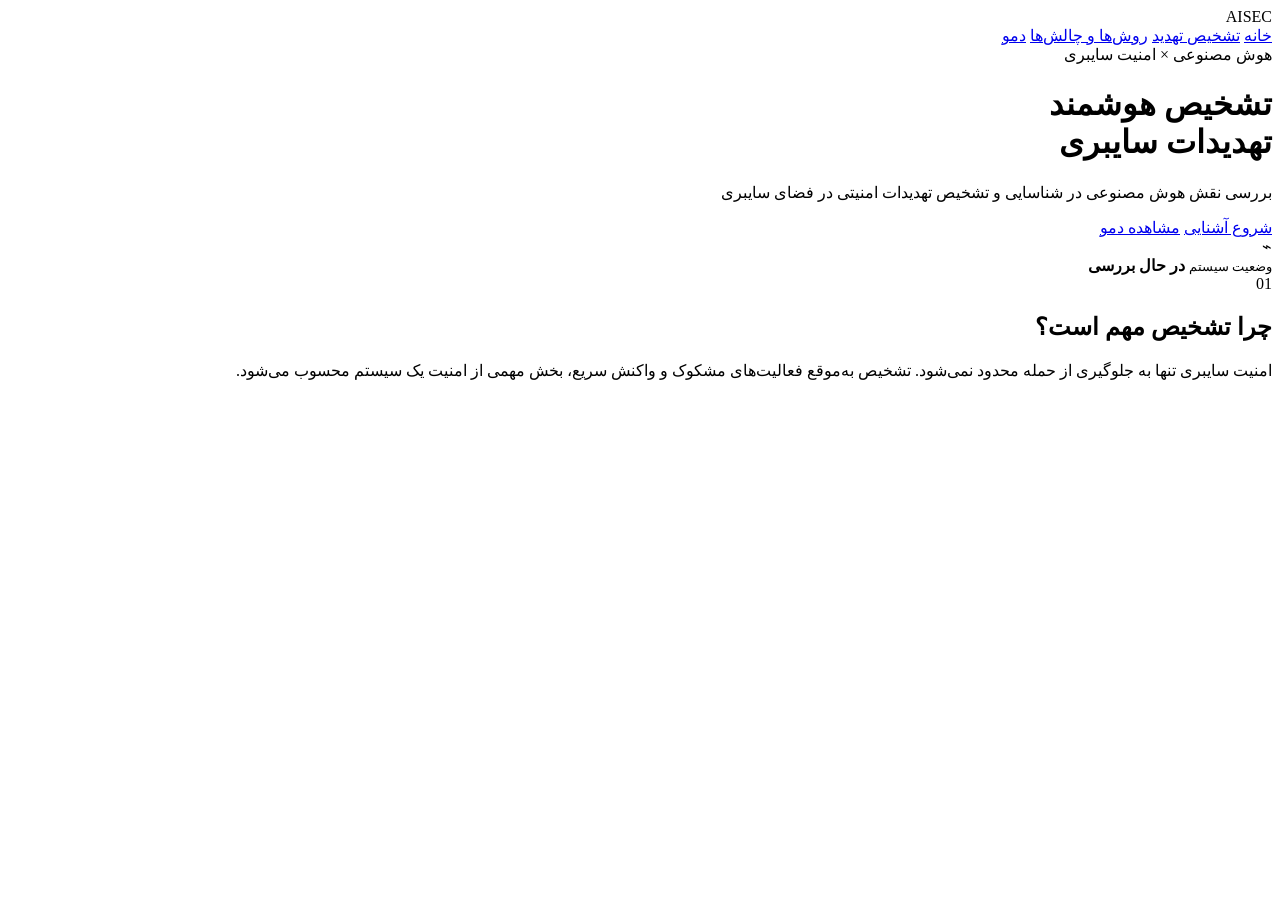
==== index.html @ d5d3b289 "Rename Index.html to index.html" ====
<!DOCTYPE html>
<html lang="fa" dir="rtl">
<head>
    <meta charset="UTF-8">
    <meta name="viewport" content="width=device-width, initial-scale=1.0">

    <title>هوش مصنوعی در امنیت سایبری</title>

    <link rel="preconnect" href="https://fonts.googleapis.com">
    <link rel="preconnect" href="https://fonts.gstatic.com" crossorigin>
    <link href="https://fonts.googleapis.com/css2?family=Vazirmatn:wght@400;500;600;700;800&display=swap" rel="stylesheet">

    <link rel="stylesheet" href="style.css">
</head>

<body>

    <header class="navbar">
        <div class="logo">AI<span>SEC</span></div>

        <nav>
            <a href="index.html" class="active">خانه</a>
            <a href="#">تشخیص تهدید</a>
            <a href="#">روش‌ها و چالش‌ها</a>
            <a href="#">دمو</a>
        </nav>
    </header>


    <main class="hero">

        <div class="hero-text">

            <div class="tag">
                هوش مصنوعی × امنیت سایبری
            </div>

            <h1>
                تشخیص هوشمند
                <br>
                <span>تهدیدات سایبری</span>
            </h1>

            <p>
                بررسی نقش هوش مصنوعی در شناسایی و تشخیص
                تهدیدات امنیتی در فضای سایبری
            </p>

            <div class="buttons">
                <a href="#" class="primary-btn">شروع آشنایی</a>
                <a href="#" class="secondary-btn">مشاهده دمو</a>
            </div>

        </div>


        <div class="hero-visual">

            <div class="circle circle-one"></div>
            <div class="circle circle-two"></div>

            <div class="shield">
                <div class="shield-icon">⌁</div>
            </div>

            <div class="status-card">
                <div class="status-dot"></div>
                <div>
                    <small>وضعیت سیستم</small>
                    <strong>در حال بررسی</strong>
                </div>
            </div>

        </div>

    </main>


    <section class="intro">

        <div>
            <span class="section-number">01</span>
            <h2>چرا تشخیص مهم است؟</h2>
        </div>

        <p>
            امنیت سایبری تنها به جلوگیری از حمله محدود نمی‌شود.
            تشخیص به‌موقع فعالیت‌های مشکوک و واکنش سریع،
            بخش مهمی از امنیت یک سیستم محسوب می‌شود.
        </p>

    </section>

</body>
</html>
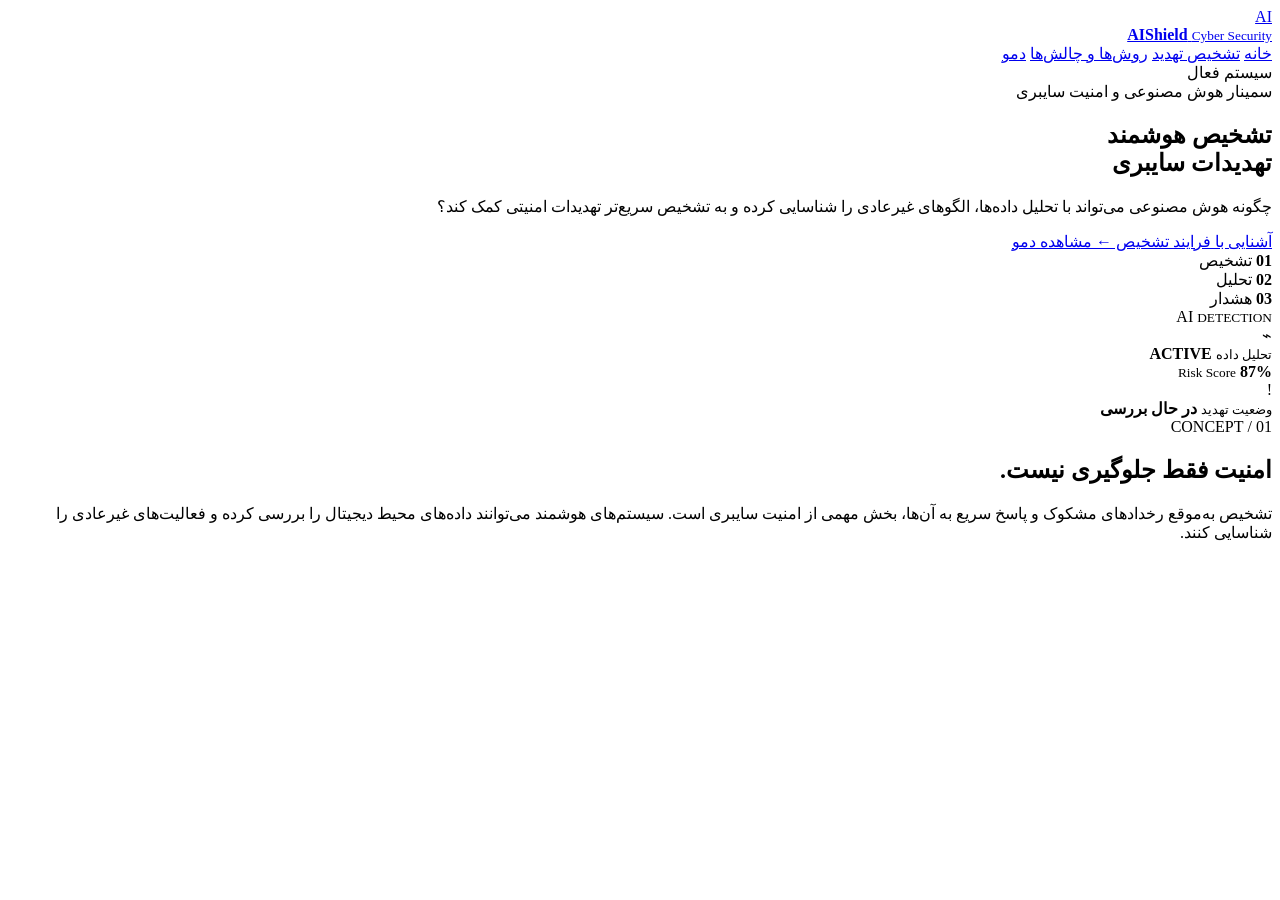
==== commit deeb9802: "Update index.html" ====
--- a/index.html
+++ b/index.html
@@ -1,95 +1,191 @@
 <!DOCTYPE html>
 <html lang="fa" dir="rtl">
+
 <head>
     <meta charset="UTF-8">
     <meta name="viewport" content="width=device-width, initial-scale=1.0">
 
-    <title>هوش مصنوعی در امنیت سایبری</title>
+    <title>AI Shield | هوش مصنوعی در امنیت سایبری</title>
 
     <link rel="preconnect" href="https://fonts.googleapis.com">
     <link rel="preconnect" href="https://fonts.gstatic.com" crossorigin>
-    <link href="https://fonts.googleapis.com/css2?family=Vazirmatn:wght@400;500;600;700;800&display=swap" rel="stylesheet">
+    <link href="https://fonts.googleapis.com/css2?family=Vazirmatn:wght@300;400;500;600;700;800&display=swap" rel="stylesheet">
 
     <link rel="stylesheet" href="style.css">
 </head>
 
 <body>
 
+    <!-- Background -->
+    <div class="background-grid"></div>
+    <div class="glow glow-1"></div>
+    <div class="glow glow-2"></div>
+
+
+    <!-- Navigation -->
     <header class="navbar">
-        <div class="logo">AI<span>SEC</span></div>
+
+        <a href="index.html" class="logo">
+            <div class="logo-mark">AI</div>
+            <div>
+                <strong>AI<span>Shield</span></strong>
+                <small>Cyber Security</small>
+            </div>
+        </a>
 
         <nav>
             <a href="index.html" class="active">خانه</a>
-            <a href="#">تشخیص تهدید</a>
-            <a href="#">روش‌ها و چالش‌ها</a>
-            <a href="#">دمو</a>
+            <a href="detection.html">تشخیص تهدید</a>
+            <a href="methods.html">روش‌ها و چالش‌ها</a>
+            <a href="demo.html">دمو</a>
         </nav>
+
+        <div class="nav-status">
+            <i></i>
+            سیستم فعال
+        </div>
+
     </header>
 
 
+    <!-- Hero -->
     <main class="hero">
 
-        <div class="hero-text">
+        <section class="hero-content">
 
-            <div class="tag">
-                هوش مصنوعی × امنیت سایبری
+            <div class="eyebrow">
+                <span></span>
+                سمینار هوش مصنوعی و امنیت سایبری
             </div>
 
             <h1>
                 تشخیص هوشمند
                 <br>
-                <span>تهدیدات سایبری</span>
+                <strong>تهدیدات سایبری</strong>
             </h1>
 
             <p>
-                بررسی نقش هوش مصنوعی در شناسایی و تشخیص
-                تهدیدات امنیتی در فضای سایبری
+                چگونه هوش مصنوعی می‌تواند با تحلیل داده‌ها،
+                الگوهای غیرعادی را شناسایی کرده و به تشخیص
+                سریع‌تر تهدیدات امنیتی کمک کند؟
             </p>
 
-            <div class="buttons">
-                <a href="#" class="primary-btn">شروع آشنایی</a>
-                <a href="#" class="secondary-btn">مشاهده دمو</a>
+            <div class="hero-buttons">
+                <a href="detection.html" class="btn-primary">
+                    آشنایی با فرایند تشخیص
+                    <span>←</span>
+                </a>
+
+                <a href="demo.html" class="btn-outline">
+                    مشاهده دمو
+                </a>
             </div>
 
-        </div>
+            <div class="hero-info">
+
+                <div>
+                    <strong>01</strong>
+                    <span>تشخیص</span>
+                </div>
+
+                <div>
+                    <strong>02</strong>
+                    <span>تحلیل</span>
+                </div>
+
+                <div>
+                    <strong>03</strong>
+                    <span>هشدار</span>
+                </div>
+
+            </div>
+
+        </section>
 
 
-        <div class="hero-visual">
+        <!-- AI Graphic -->
+        <section class="hero-graphic">
 
-            <div class="circle circle-one"></div>
-            <div class="circle circle-two"></div>
+            <div class="orbital orbital-1"></div>
+            <div class="orbital orbital-2"></div>
+            <div class="orbital orbital-3"></div>
 
-            <div class="shield">
-                <div class="shield-icon">⌁</div>
+            <div class="core">
+
+                <div class="core-inner">
+                    <span>AI</span>
+                    <small>DETECTION</small>
+                </div>
+
             </div>
 
-            <div class="status-card">
-                <div class="status-dot"></div>
+
+            <!-- Floating data cards -->
+
+            <div class="data-card card-top">
+                <span class="card-icon">⌁</span>
+
                 <div>
-                    <small>وضعیت سیستم</small>
-                    <strong>در حال بررسی</strong>
+                    <small>تحلیل داده</small>
+                    <strong>ACTIVE</strong>
                 </div>
             </div>
 
-        </div>
+
+            <div class="data-card card-right">
+
+                <div class="mini-chart">
+                    <span></span>
+                    <span></span>
+                    <span></span>
+                    <span></span>
+                    <span></span>
+                </div>
+
+                <div>
+                    <small>Risk Score</small>
+                    <strong>87%</strong>
+                </div>
+
+            </div>
+
+
+            <div class="data-card card-bottom">
+
+                <span class="alert-icon">!</span>
+
+                <div>
+                    <small>وضعیت تهدید</small>
+                    <strong>در حال بررسی</strong>
+                </div>
+
+            </div>
+
+        </section>
 
     </main>
 
 
-    <section class="intro">
+    <!-- Bottom section -->
 
-        <div>
-            <span class="section-number">01</span>
-            <h2>چرا تشخیص مهم است؟</h2>
+    <section class="concept">
+
+        <div class="concept-title">
+            <span>01 / CONCEPT</span>
+            <h2>امنیت فقط جلوگیری نیست.</h2>
         </div>
 
         <p>
-            امنیت سایبری تنها به جلوگیری از حمله محدود نمی‌شود.
-            تشخیص به‌موقع فعالیت‌های مشکوک و واکنش سریع،
-            بخش مهمی از امنیت یک سیستم محسوب می‌شود.
+            تشخیص به‌موقع رخدادهای مشکوک و پاسخ سریع به آن‌ها،
+            بخش مهمی از امنیت سایبری است. سیستم‌های هوشمند
+            می‌توانند داده‌های محیط دیجیتال را بررسی کرده و
+            فعالیت‌های غیرعادی را شناسایی کنند.
         </p>
 
     </section>
 
+
+    <script src="script.js"></script>
+
 </body>
 </html>
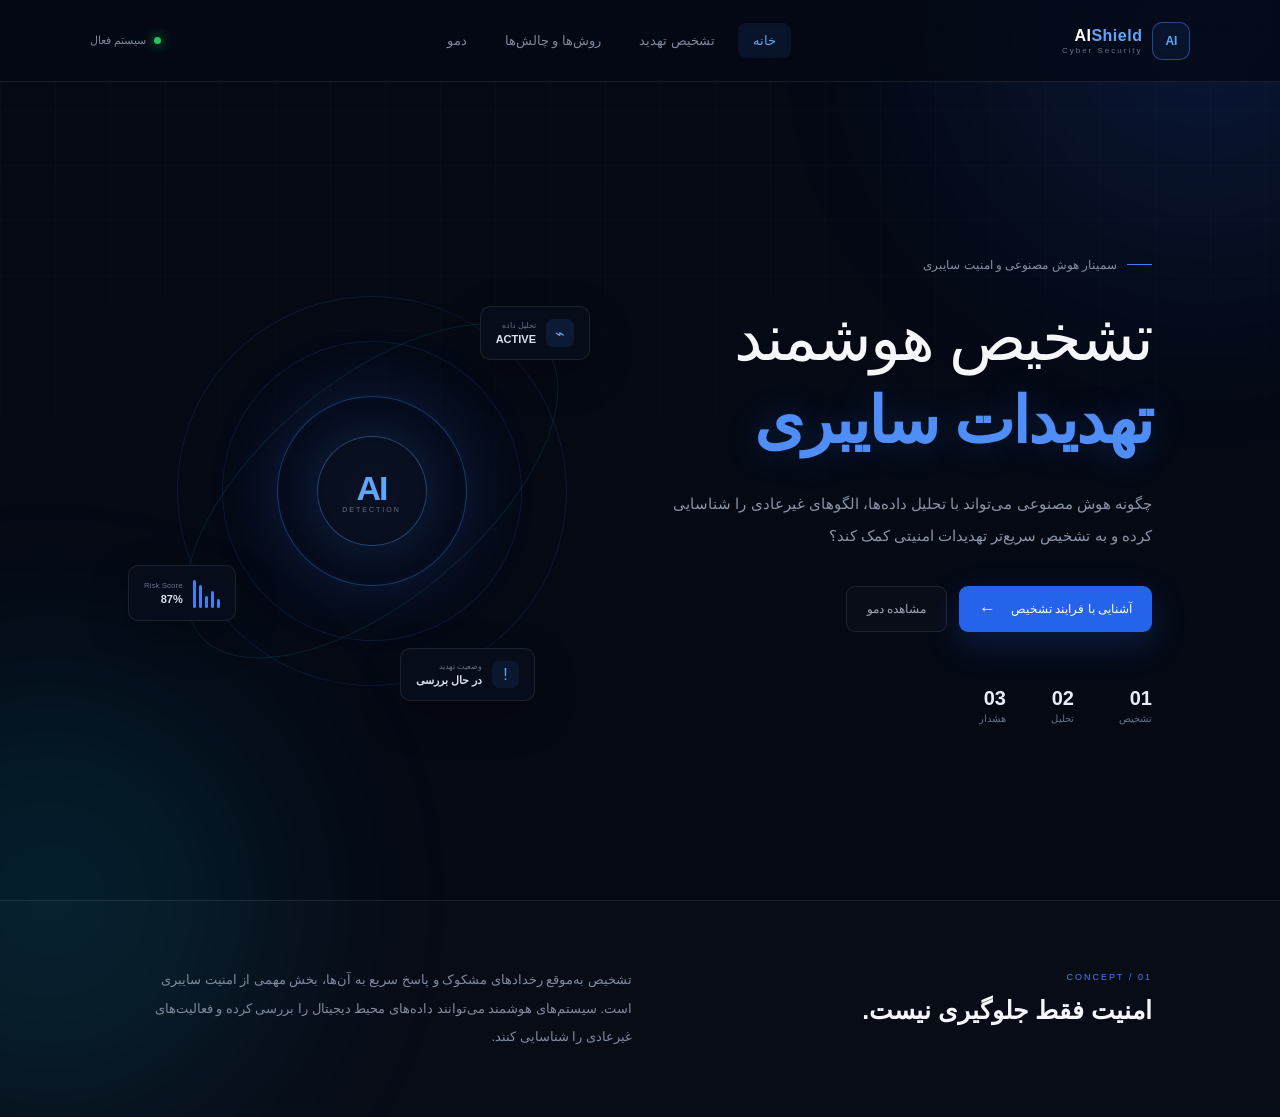
==== commit d91a2478: "Update index.html" ====
--- a/index.html
+++ b/index.html
@@ -14,7 +14,8 @@
     <link rel="stylesheet" href="style.css">
 </head>
 
-<body>
+<script src="script.js"></script>
+    <body>
 
     <!-- Background -->
     <div class="background-grid"></div>
--- a/style.css
+++ b/style.css
@@ -0,0 +1,697 @@
+* {
+    margin: 0;
+    padding: 0;
+    box-sizing: border-box;
+}
+
+:root {
+    --bg: #050914;
+    --bg-light: #0a1020;
+    --blue: #3b82f6;
+    --cyan: #22d3ee;
+    --text: #f5f7fb;
+    --muted: #8994a8;
+    --border: rgba(255, 255, 255, 0.09);
+}
+
+html {
+    scroll-behavior: smooth;
+}
+
+body {
+    font-family: "Vazirmatn", sans-serif;
+    background: var(--bg);
+    color: var(--text);
+    min-height: 100vh;
+    overflow-x: hidden;
+}
+
+
+/* =========================
+   Background
+========================= */
+
+.background-grid {
+    position: fixed;
+    inset: 0;
+    z-index: -3;
+
+    background-image:
+        linear-gradient(rgba(255,255,255,0.025) 1px, transparent 1px),
+        linear-gradient(90deg, rgba(255,255,255,0.025) 1px, transparent 1px);
+
+    background-size: 55px 55px;
+
+    mask-image: linear-gradient(
+        to bottom,
+        black 0%,
+        transparent 80%
+    );
+}
+
+.glow {
+    position: fixed;
+    border-radius: 50%;
+    filter: blur(120px);
+    opacity: 0.16;
+    z-index: -2;
+}
+
+.glow-1 {
+    width: 450px;
+    height: 450px;
+    background: #2563eb;
+    top: -200px;
+    right: -150px;
+}
+
+.glow-2 {
+    width: 400px;
+    height: 400px;
+    background: #06b6d4;
+    bottom: -200px;
+    left: -150px;
+}
+
+
+/* =========================
+   Navbar
+========================= */
+
+.navbar {
+    width: 100%;
+    height: 82px;
+
+    padding: 0 7%;
+
+    display: flex;
+    align-items: center;
+    justify-content: space-between;
+
+    border-bottom: 1px solid var(--border);
+
+    background: rgba(5, 9, 20, 0.75);
+    backdrop-filter: blur(18px);
+
+    position: relative;
+    z-index: 10;
+}
+
+.logo {
+    display: flex;
+    align-items: center;
+    gap: 10px;
+
+    text-decoration: none;
+    color: white;
+}
+
+.logo-mark {
+    width: 38px;
+    height: 38px;
+
+    display: flex;
+    align-items: center;
+    justify-content: center;
+
+    border: 1px solid rgba(59, 130, 246, 0.5);
+    border-radius: 10px;
+
+    color: #60a5fa;
+    font-size: 12px;
+    font-weight: 800;
+
+    background: rgba(59, 130, 246, 0.08);
+}
+
+.logo strong {
+    display: block;
+    font-size: 16px;
+    letter-spacing: 0.5px;
+}
+
+.logo strong span {
+    color: #60a5fa;
+}
+
+.logo small {
+    display: block;
+    margin-top: 1px;
+
+    color: #64748b;
+    font-size: 8px;
+    letter-spacing: 2px;
+    direction: ltr;
+}
+
+nav {
+    display: flex;
+    gap: 8px;
+}
+
+nav a {
+    padding: 10px 15px;
+
+    text-decoration: none;
+    color: #7d889c;
+
+    font-size: 13px;
+
+    border-radius: 8px;
+
+    transition: 0.3s;
+}
+
+nav a:hover,
+nav a.active {
+    color: white;
+    background: rgba(59, 130, 246, 0.09);
+}
+
+nav a.active {
+    color: #60a5fa;
+}
+
+.nav-status {
+    display: flex;
+    align-items: center;
+    gap: 8px;
+
+    color: #7d889c;
+    font-size: 11px;
+}
+
+.nav-status i {
+    width: 7px;
+    height: 7px;
+
+    border-radius: 50%;
+    background: #22c55e;
+
+    box-shadow: 0 0 12px #22c55e;
+}
+
+
+/* =========================
+   Hero
+========================= */
+
+.hero {
+    min-height: calc(100vh - 82px);
+
+    padding: 70px 10%;
+
+    display: grid;
+    grid-template-columns: 1fr 1fr;
+    align-items: center;
+
+    gap: 50px;
+}
+
+.hero-content {
+    max-width: 650px;
+}
+
+.eyebrow {
+    display: flex;
+    align-items: center;
+    gap: 10px;
+
+    color: #8290a7;
+    font-size: 12px;
+
+    margin-bottom: 25px;
+}
+
+.eyebrow span {
+    width: 25px;
+    height: 1px;
+    background: #3b82f6;
+}
+
+h1 {
+    font-size: clamp(42px, 5vw, 68px);
+    line-height: 1.3;
+
+    font-weight: 400;
+
+    letter-spacing: -2px;
+}
+
+h1 strong {
+    color: #4f8df7;
+    font-weight: 800;
+
+    text-shadow: 0 0 35px rgba(59,130,246,0.25);
+}
+
+.hero-content > p {
+    margin-top: 25px;
+
+    max-width: 570px;
+
+    color: var(--muted);
+    font-size: 15px;
+    line-height: 2.1;
+}
+
+.hero-buttons {
+    display: flex;
+    gap: 12px;
+
+    margin-top: 35px;
+}
+
+.btn-primary,
+.btn-outline {
+    display: flex;
+    align-items: center;
+    gap: 15px;
+
+    padding: 13px 20px;
+
+    border-radius: 9px;
+
+    text-decoration: none;
+
+    font-size: 12px;
+
+    transition: 0.3s;
+}
+
+.btn-primary {
+    background: #2563eb;
+    color: white;
+
+    box-shadow: 0 12px 35px rgba(37,99,235,0.22);
+}
+
+.btn-primary:hover {
+    transform: translateY(-3px);
+    background: #3478ed;
+}
+
+.btn-primary span {
+    font-size: 17px;
+}
+
+.btn-outline {
+    border: 1px solid var(--border);
+    color: #9ba7b9;
+
+    background: rgba(255,255,255,0.02);
+}
+
+.btn-outline:hover {
+    color: white;
+    border-color: rgba(59,130,246,0.4);
+}
+
+
+/* =========================
+   Hero information
+========================= */
+
+.hero-info {
+    display: flex;
+    gap: 45px;
+
+    margin-top: 55px;
+}
+
+.hero-info div {
+    display: flex;
+    flex-direction: column;
+    gap: 3px;
+}
+
+.hero-info strong {
+    font-size: 20px;
+    color: #e7edf8;
+}
+
+.hero-info span {
+    font-size: 10px;
+    color: #667085;
+}
+
+
+/* =========================
+   AI Graphic
+========================= */
+
+.hero-graphic {
+    height: 500px;
+
+    position: relative;
+
+    display: flex;
+    align-items: center;
+    justify-content: center;
+}
+
+.core {
+    width: 190px;
+    height: 190px;
+
+    border-radius: 50%;
+
+    display: flex;
+    align-items: center;
+    justify-content: center;
+
+    background:
+        radial-gradient(
+            circle,
+            rgba(59,130,246,0.3),
+            rgba(5,9,20,0.9) 65%
+        );
+
+    border: 1px solid rgba(59,130,246,0.4);
+
+    box-shadow:
+        0 0 70px rgba(37,99,235,0.22),
+        inset 0 0 50px rgba(37,99,235,0.1);
+
+    position: relative;
+    z-index: 3;
+}
+
+.core-inner {
+    width: 110px;
+    height: 110px;
+
+    border-radius: 50%;
+
+    display: flex;
+    flex-direction: column;
+    align-items: center;
+    justify-content: center;
+
+    border: 1px solid rgba(96,165,250,0.35);
+
+    background: rgba(8,15,30,0.9);
+}
+
+.core-inner span {
+    color: #60a5fa;
+    font-size: 34px;
+    font-weight: 800;
+
+    letter-spacing: -2px;
+}
+
+.core-inner small {
+    margin-top: -2px;
+
+    color: #667085;
+    font-size: 7px;
+
+    letter-spacing: 2px;
+    direction: ltr;
+}
+
+
+/* Orbits */
+
+.orbital {
+    position: absolute;
+
+    border: 1px solid rgba(59,130,246,0.14);
+
+    border-radius: 50%;
+}
+
+.orbital-1 {
+    width: 300px;
+    height: 300px;
+
+    transform: rotate(25deg);
+}
+
+.orbital-2 {
+    width: 390px;
+    height: 390px;
+
+    transform: rotate(-30deg);
+}
+
+.orbital-3 {
+    width: 450px;
+    height: 220px;
+
+    transform: rotate(-40deg);
+
+    border-color: rgba(34,211,238,0.12);
+}
+
+
+/* Data cards */
+
+.data-card {
+    position: absolute;
+
+    display: flex;
+    align-items: center;
+    gap: 10px;
+
+    padding: 12px 15px;
+
+    background: rgba(8,14,27,0.85);
+
+    border: 1px solid var(--border);
+
+    border-radius: 10px;
+
+    backdrop-filter: blur(15px);
+
+    box-shadow: 0 15px 40px rgba(0,0,0,0.25);
+
+    z-index: 5;
+}
+
+.data-card small {
+    display: block;
+
+    color: #667085;
+    font-size: 8px;
+}
+
+.data-card strong {
+    display: block;
+
+    margin-top: 3px;
+
+    color: #d8e2f0;
+    font-size: 11px;
+}
+
+.card-icon {
+    width: 28px;
+    height: 28px;
+
+    display: flex;
+    align-items: center;
+    justify-content: center;
+
+    border-radius: 7px;
+
+    background: rgba(59,130,246,0.12);
+    color: #60a5fa;
+}
+
+.card-top {
+    top: 65px;
+    right: 25px;
+}
+
+.card-right {
+    bottom: 120px;
+    left: 0;
+}
+
+.card-bottom {
+    bottom: 40px;
+    right: 80px;
+}
+
+.alert-icon {
+    width: 27px;
+    height: 27px;
+
+    display: flex;
+    align-items: center;
+    justify-content: center;
+
+    border-radius: 7px;
+
+    background: rgba(59,130,246,0.1);
+    color: #60a5fa;
+}
+
+
+/* Mini chart */
+
+.mini-chart {
+    height: 30px;
+
+    display: flex;
+    align-items: end;
+    gap: 3px;
+}
+
+.mini-chart span {
+    width: 3px;
+
+    background: #3b82f6;
+    border-radius: 5px;
+}
+
+.mini-chart span:nth-child(1) {
+    height: 9px;
+}
+
+.mini-chart span:nth-child(2) {
+    height: 17px;
+}
+
+.mini-chart span:nth-child(3) {
+    height: 12px;
+}
+
+.mini-chart span:nth-child(4) {
+    height: 23px;
+}
+
+.mini-chart span:nth-child(5) {
+    height: 28px;
+}
+
+
+/* =========================
+   Concept
+========================= */
+
+.concept {
+    padding: 65px 10%;
+
+    display: grid;
+    grid-template-columns: 1fr 1.2fr;
+
+    gap: 100px;
+
+    border-top: 1px solid var(--border);
+
+    background: rgba(255,255,255,0.015);
+}
+
+.concept-title span {
+    color: #3b82f6;
+
+    font-size: 9px;
+
+    letter-spacing: 2px;
+
+    direction: ltr;
+}
+
+.concept-title h2 {
+    margin-top: 12px;
+
+    font-size: 25px;
+    font-weight: 600;
+}
+
+.concept p {
+    color: #7f8ba0;
+
+    font-size: 13px;
+    line-height: 2.2;
+}
+
+
+/* =========================
+   Responsive
+========================= */
+
+@media (max-width: 900px) {
+
+    .navbar {
+        padding: 0 5%;
+    }
+
+    nav {
+        display: none;
+    }
+
+    .nav-status {
+        display: none;
+    }
+
+    .hero {
+        grid-template-columns: 1fr;
+        text-align: center;
+
+        padding: 65px 7%;
+    }
+
+    .hero-content {
+        margin: auto;
+    }
+
+    .eyebrow,
+    .hero-buttons {
+        justify-content: center;
+    }
+
+    .hero-content > p {
+        margin-left: auto;
+        margin-right: auto;
+    }
+
+    .hero-info {
+        justify-content: center;
+    }
+
+    .hero-graphic {
+        height: 400px;
+        transform: scale(0.8);
+    }
+
+    .concept {
+        grid-template-columns: 1fr;
+        gap: 25px;
+
+        padding: 50px 7%;
+    }
+}
+
+@media (max-width: 500px) {
+
+    h1 {
+        font-size: 39px;
+    }
+
+    .hero {
+        padding-top: 45px;
+    }
+
+    .hero-buttons {
+        flex-direction: column;
+    }
+
+    .btn-primary,
+    .btn-outline {
+        justify-content: center;
+    }
+
+    .hero-graphic {
+        transform: scale(0.62);
+        margin-top: -30px;
+        margin-bottom: -50px;
+    }
+
+    .hero-info {
+        gap: 25px;
+    }
+}
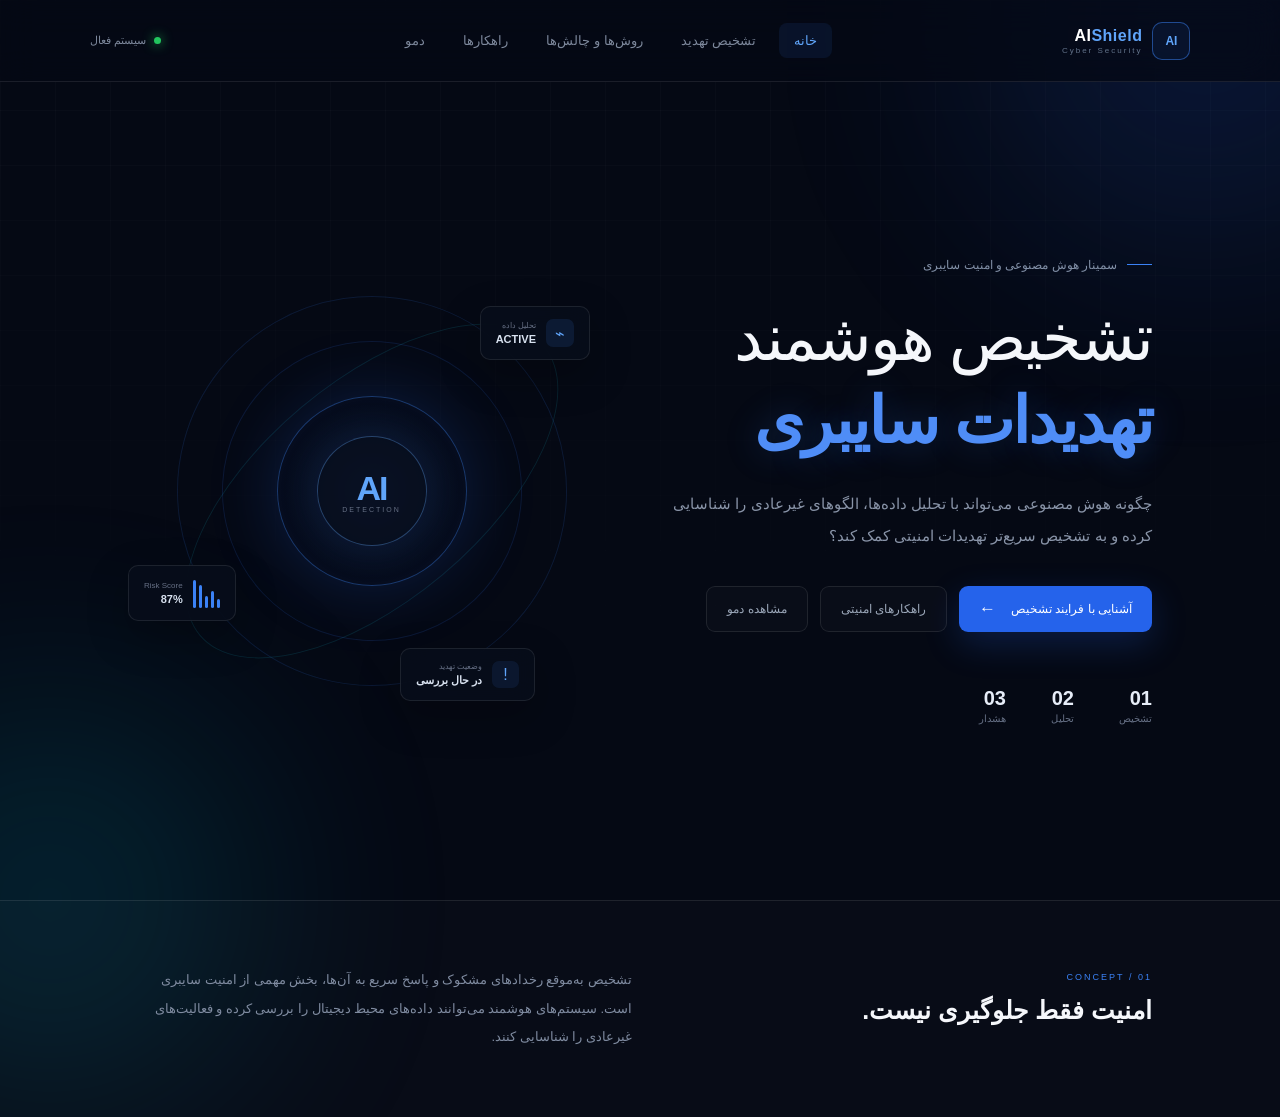
==== commit 0b58575a: "Update index.html" ====
--- a/index.html
+++ b/index.html
@@ -15,7 +15,8 @@
 </head>
 
 <script src="script.js"></script>
-    <body>
+
+<body>
 
     <!-- Background -->
     <div class="background-grid"></div>
@@ -38,6 +39,7 @@
             <a href="index.html" class="active">خانه</a>
             <a href="detection.html">تشخیص تهدید</a>
             <a href="methods.html">روش‌ها و چالش‌ها</a>
+            <a href="solutions.html">راهکارها</a>
             <a href="demo.html">دمو</a>
         </nav>
 
@@ -72,14 +74,20 @@
             </p>
 
             <div class="hero-buttons">
+
                 <a href="detection.html" class="btn-primary">
                     آشنایی با فرایند تشخیص
                     <span>←</span>
                 </a>
 
+                <a href="solutions.html" class="btn-outline">
+                    راهکارهای امنیتی
+                </a>
+
                 <a href="demo.html" class="btn-outline">
                     مشاهده دمو
                 </a>
+
             </div>
 
             <div class="hero-info">
--- a/style.css
+++ b/style.css
@@ -695,3 +695,499 @@
         gap: 25px;
     }
 }
+/* ================================
+   INNER PAGES
+================================ */
+
+.cyber-page {
+    width: 100%;
+    max-width: 1050px;
+    margin: 0 auto;
+    padding: 110px 25px 80px;
+}
+
+
+/* PAGE TITLE */
+
+.page-hero {
+    text-align: center;
+    margin-bottom: 55px;
+}
+
+.hero-small-label {
+    display: inline-block;
+
+    font-size: 11px;
+    letter-spacing: 4px;
+
+    color: #58d9ff;
+
+    margin-bottom: 18px;
+
+    padding: 8px 15px;
+
+    border: 1px solid rgba(88, 217, 255, 0.25);
+
+    border-radius: 30px;
+
+    background: rgba(88, 217, 255, 0.05);
+}
+
+.page-hero h1 {
+    margin: 0;
+
+    font-size: clamp(35px, 5vw, 65px);
+
+    line-height: 1.25;
+
+    color: #ffffff;
+
+    font-weight: 800;
+}
+
+.page-hero h1 span {
+    color: #56d8ff;
+
+    text-shadow:
+        0 0 20px rgba(86, 216, 255, 0.45);
+}
+
+.page-hero p {
+    max-width: 650px;
+
+    margin: 22px auto 0;
+
+    color: #8c9aaa;
+
+    line-height: 2;
+
+    font-size: 15px;
+}
+
+
+/* ACCORDION */
+
+.threat-box {
+    position: relative;
+
+    max-width: 850px;
+
+    margin: auto;
+
+    padding: 5px 0;
+}
+
+.threat-line {
+    position: absolute;
+
+    right: 24px;
+
+    top: 35px;
+
+    bottom: 35px;
+
+    width: 1px;
+
+    background: linear-gradient(
+        to bottom,
+        transparent,
+        rgba(82, 215, 255, 0.45),
+        transparent
+    );
+}
+
+
+.accordion-item {
+    position: relative;
+
+    margin-bottom: 12px;
+
+    border: 1px solid rgba(255, 255, 255, 0.07);
+
+    border-radius: 16px;
+
+    background: rgba(12, 23, 38, 0.72);
+
+    backdrop-filter: blur(12px);
+
+    overflow: hidden;
+
+    transition: 0.3s ease;
+}
+
+
+.accordion-item:hover {
+    border-color: rgba(80, 213, 255, 0.25);
+
+    transform: translateX(-3px);
+
+    box-shadow:
+        0 0 25px rgba(40, 190, 255, 0.06);
+}
+
+
+.accordion-btn {
+    width: 100%;
+
+    min-height: 82px;
+
+    border: none;
+
+    background: transparent;
+
+    color: white;
+
+    display: flex;
+
+    align-items: center;
+
+    gap: 20px;
+
+    padding: 15px 25px;
+
+    cursor: pointer;
+
+    font-family: inherit;
+
+    text-align: right;
+}
+
+
+.number {
+    width: 45px;
+    height: 45px;
+
+    flex-shrink: 0;
+
+    border-radius: 12px;
+
+    display: flex;
+
+    align-items: center;
+    justify-content: center;
+
+    font-size: 12px;
+
+    color: #55d9ff;
+
+    background: rgba(72, 210, 255, 0.07);
+
+    border: 1px solid rgba(72, 210, 255, 0.2);
+}
+
+
+.button-text {
+    flex: 1;
+
+    display: flex;
+
+    flex-direction: column;
+
+    gap: 5px;
+}
+
+
+.button-text strong {
+    font-size: 16px;
+
+    font-weight: 700;
+
+    color: #f1f8ff;
+}
+
+
+.button-text small {
+    direction: ltr;
+
+    text-align: right;
+
+    font-size: 10px;
+
+    letter-spacing: 1px;
+
+    color: #647789;
+}
+
+
+.plus {
+    width: 34px;
+    height: 34px;
+
+    border-radius: 50%;
+
+    display: flex;
+
+    align-items: center;
+    justify-content: center;
+
+    font-size: 22px;
+
+    font-weight: 300;
+
+    color: #55d9ff;
+
+    border: 1px solid rgba(85, 217, 255, 0.2);
+
+    transition: 0.35s ease;
+}
+
+
+/* CONTENT */
+
+.accordion-content {
+    max-height: 0;
+
+    overflow: hidden;
+
+    opacity: 0;
+
+    transition:
+        max-height 0.4s ease,
+        opacity 0.3s ease,
+        padding 0.4s ease;
+
+    padding: 0 90px 0 85px;
+}
+
+
+.accordion-content p {
+    margin: 0;
+
+    padding-bottom: 25px;
+
+    color: #91a2b3;
+
+    font-size: 14px;
+
+    line-height: 2.1;
+}
+
+
+/* OPEN */
+
+.accordion-item.open {
+    border-color: rgba(80, 213, 255, 0.28);
+
+    background:
+        linear-gradient(
+            135deg,
+            rgba(20, 50, 70, 0.75),
+            rgba(10, 22, 37, 0.8)
+        );
+
+    box-shadow:
+        0 0 35px rgba(50, 200, 255, 0.07);
+}
+
+
+.accordion-item.open .accordion-content {
+    max-height: 250px;
+
+    opacity: 1;
+}
+
+
+.accordion-item.open .plus {
+    transform: rotate(45deg);
+
+    background: rgba(78, 211, 255, 0.12);
+
+    box-shadow:
+        0 0 15px rgba(78, 211, 255, 0.2);
+}
+
+
+.accordion-item.open .number {
+    background: rgba(78, 211, 255, 0.13);
+
+    box-shadow:
+        0 0 20px rgba(78, 211, 255, 0.12);
+}
+
+
+/* AI FLOW */
+
+.ai-flow {
+    display: flex;
+
+    align-items: center;
+    justify-content: center;
+
+    gap: 15px;
+
+    margin: 0 auto 55px;
+
+    max-width: 800px;
+}
+
+
+.flow-item {
+    min-width: 120px;
+
+    padding: 15px;
+
+    border-radius: 15px;
+
+    text-align: center;
+
+    background: rgba(12, 23, 38, 0.7);
+
+    border: 1px solid rgba(255, 255, 255, 0.07);
+
+    transition: 0.3s ease;
+}
+
+
+.flow-item:hover {
+    transform: translateY(-5px);
+
+    border-color: rgba(80, 213, 255, 0.3);
+
+    box-shadow:
+        0 0 25px rgba(80, 213, 255, 0.08);
+}
+
+
+.flow-icon {
+    width: 38px;
+    height: 38px;
+
+    margin: 0 auto 9px;
+
+    display: flex;
+
+    align-items: center;
+    justify-content: center;
+
+    border-radius: 10px;
+
+    color: #5bdcff;
+
+    font-size: 11px;
+
+    background: rgba(80, 213, 255, 0.08);
+
+    border: 1px solid rgba(80, 213, 255, 0.2);
+}
+
+
+.flow-item span {
+    font-size: 13px;
+
+    color: #dce8f2;
+}
+
+
+.flow-arrow {
+    color: #4fd7ff;
+
+    font-size: 20px;
+
+    opacity: 0.7;
+}
+
+
+/* MOBILE */
+
+@media (max-width: 700px) {
+
+    .cyber-page {
+        padding: 90px 15px 50px;
+    }
+
+
+    .page-hero {
+        margin-bottom: 35px;
+    }
+
+
+    .page-hero h1 {
+        font-size: 35px;
+    }
+
+
+    .page-hero p {
+        font-size: 13px;
+    }
+
+
+    .threat-line {
+        right: 20px;
+    }
+
+
+    .accordion-btn {
+        min-height: 72px;
+
+        gap: 12px;
+
+        padding: 12px 15px;
+    }
+
+
+    .number {
+        width: 38px;
+        height: 38px;
+
+        font-size: 10px;
+    }
+
+
+    .button-text strong {
+        font-size: 14px;
+    }
+
+
+    .button-text small {
+        font-size: 8px;
+    }
+
+
+    .plus {
+        width: 30px;
+        height: 30px;
+    }
+
+
+    .accordion-content {
+        padding: 0 60px 0 60px;
+    }
+
+
+    .accordion-content p {
+        font-size: 13px;
+    }
+
+
+    .ai-flow {
+        gap: 5px;
+
+        margin-bottom: 35px;
+    }
+
+
+    .flow-item {
+        min-width: 0;
+
+        width: 25%;
+
+        padding: 10px 5px;
+    }
+
+
+    .flow-item span {
+        font-size: 10px;
+    }
+
+
+    .flow-arrow {
+        font-size: 14px;
+    }
+
+
+    .flow-icon {
+        width: 32px;
+        height: 32px;
+    }
+
+}
